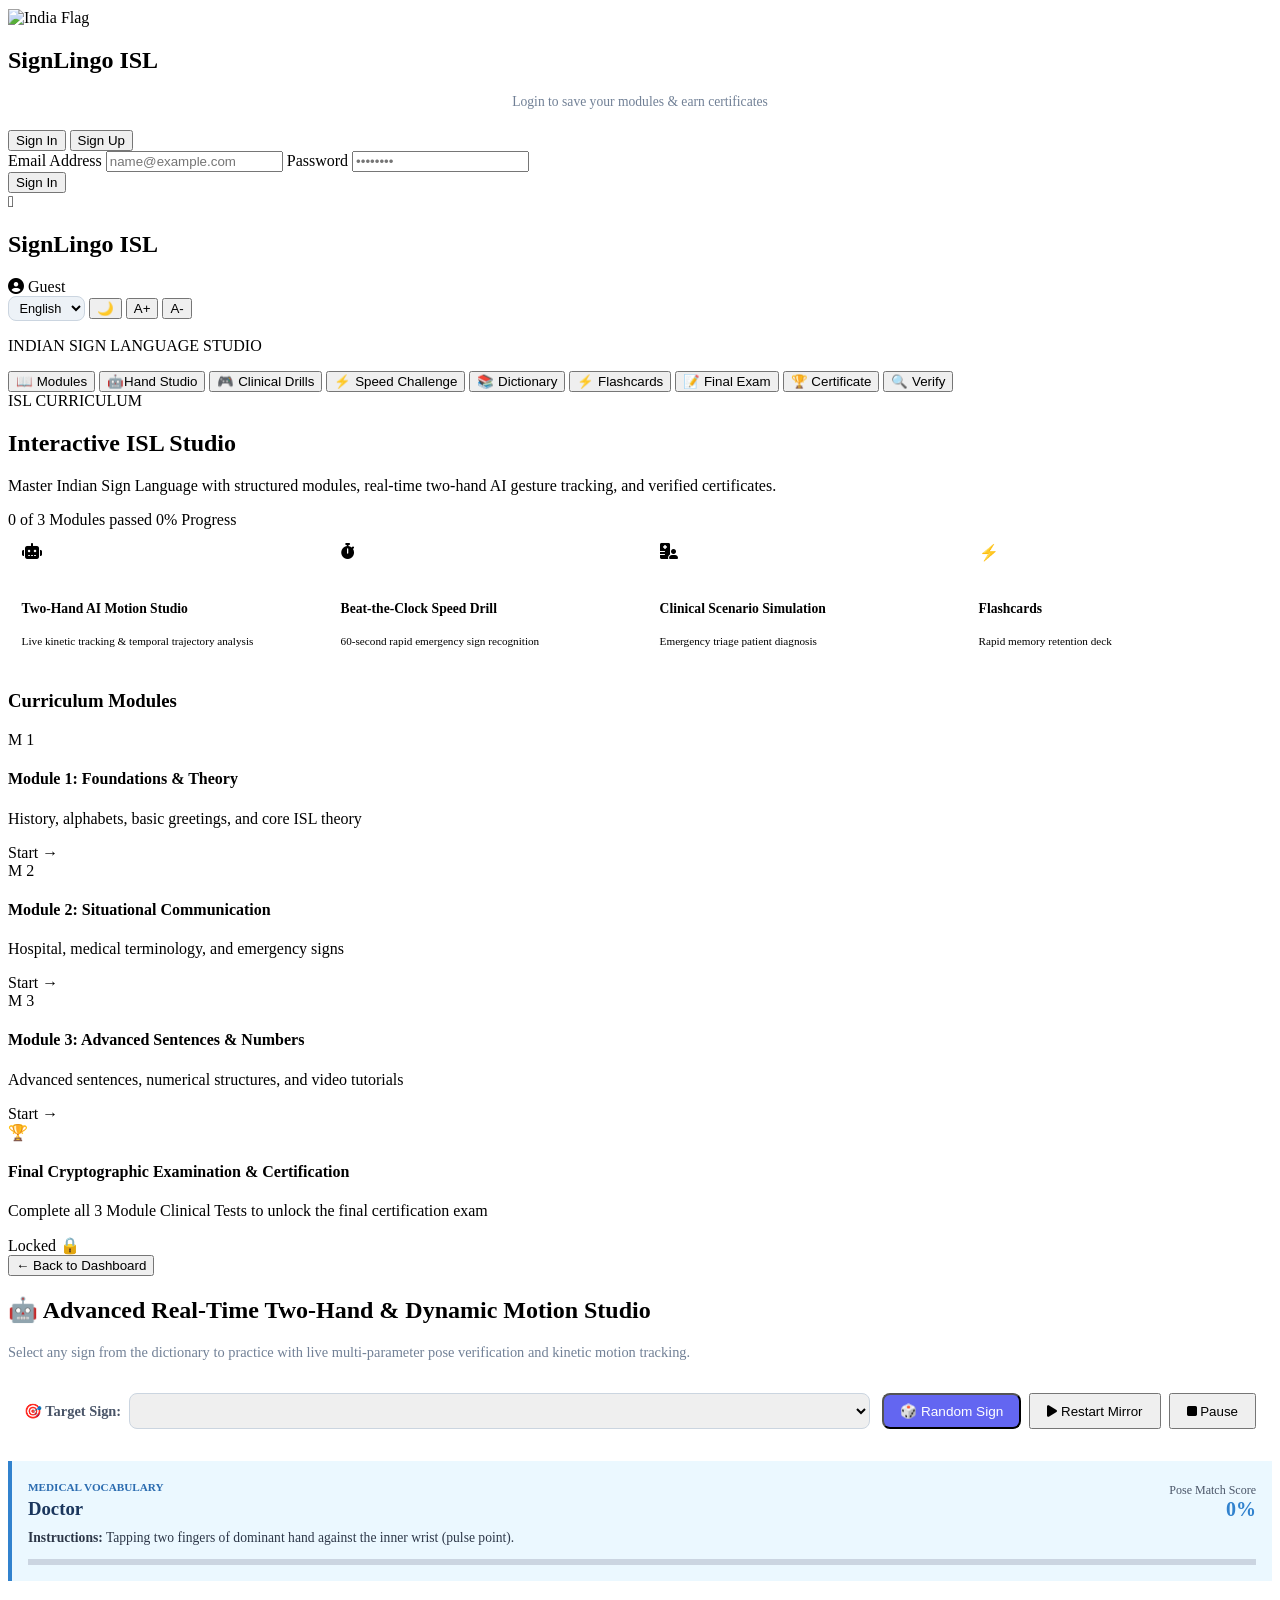
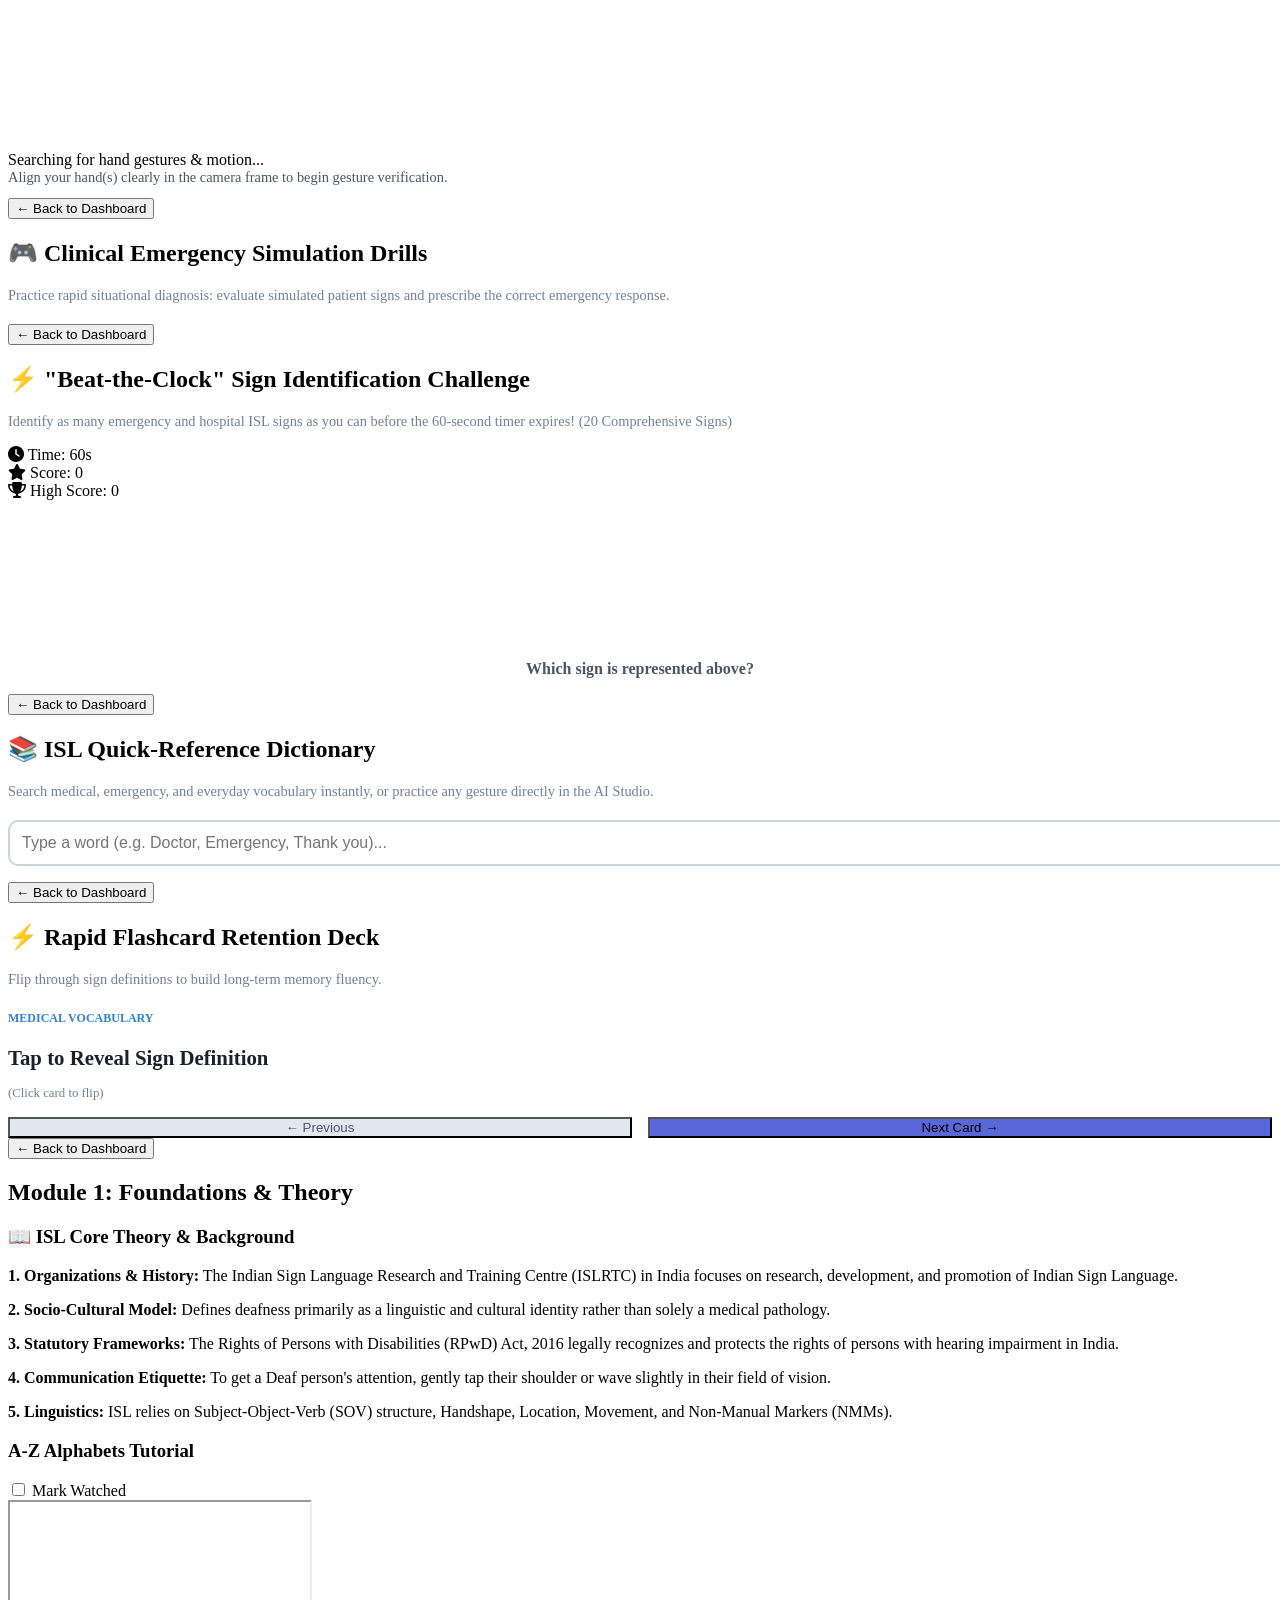
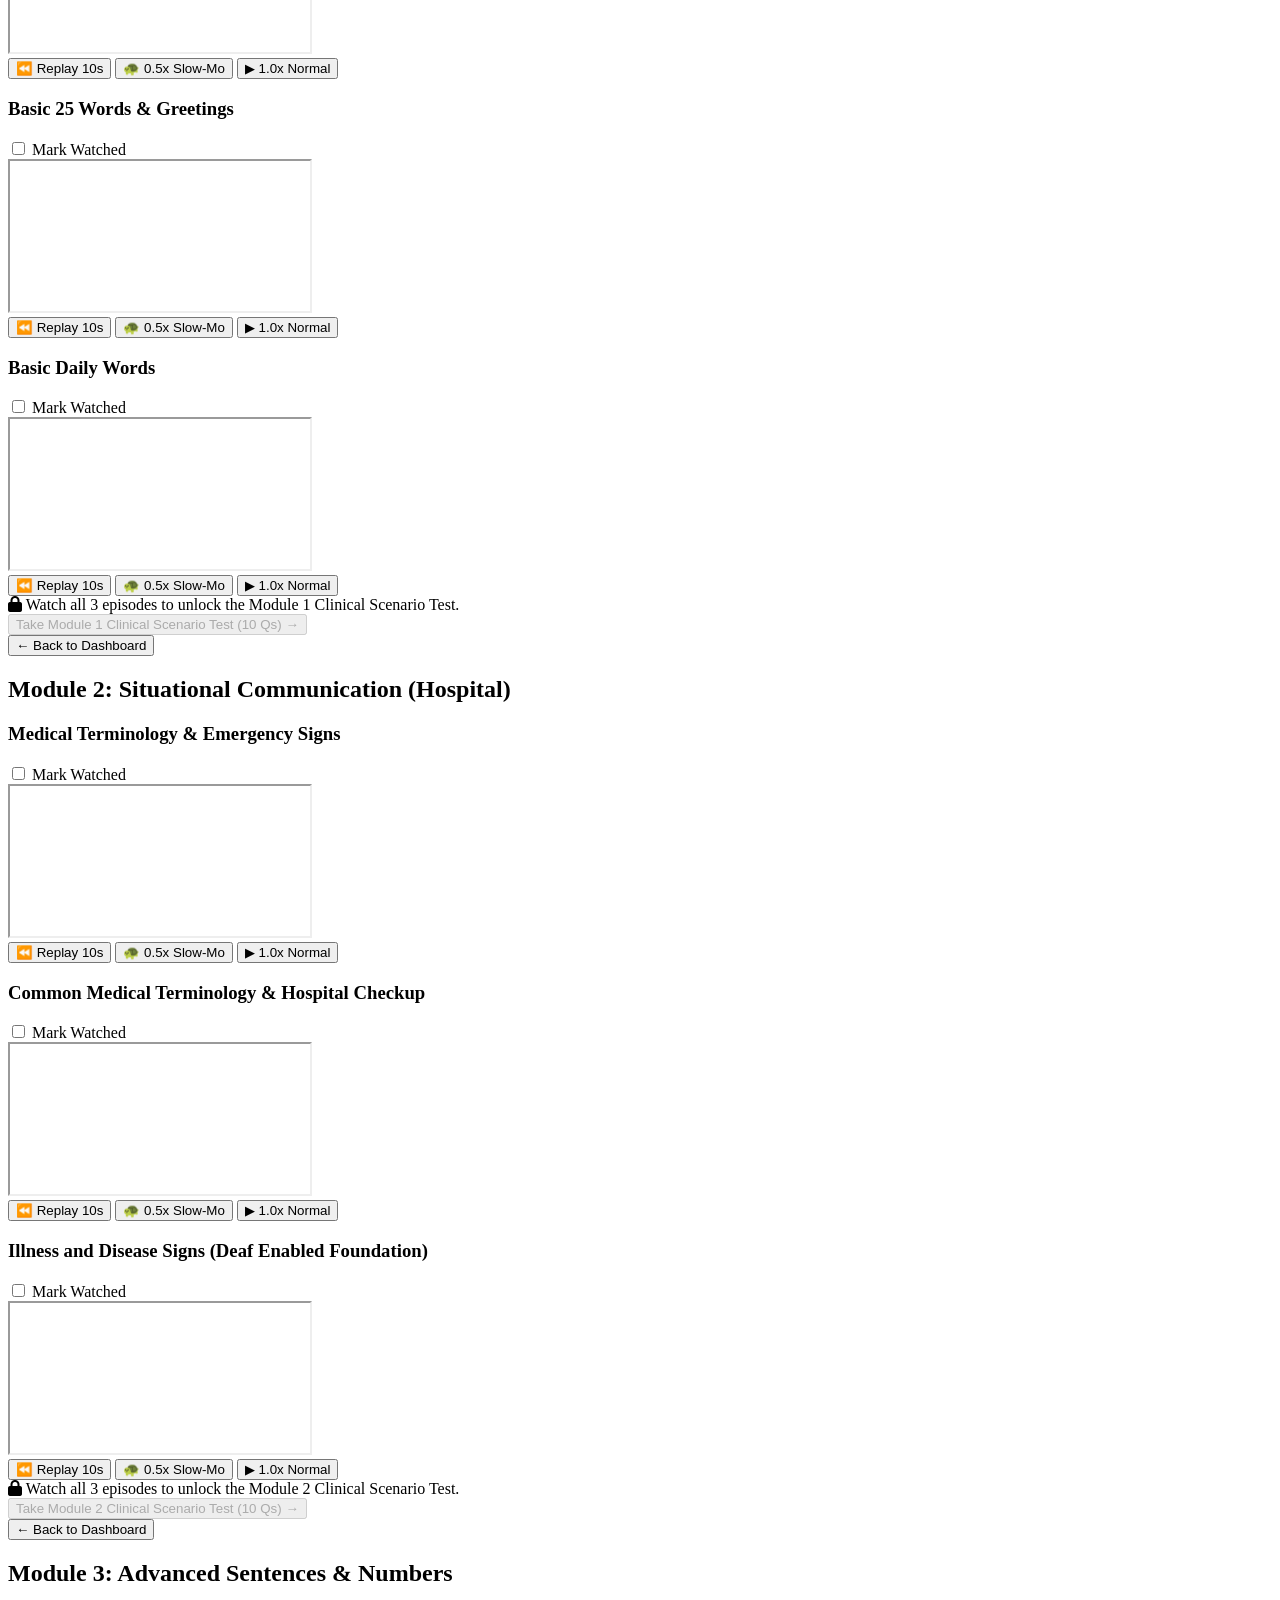
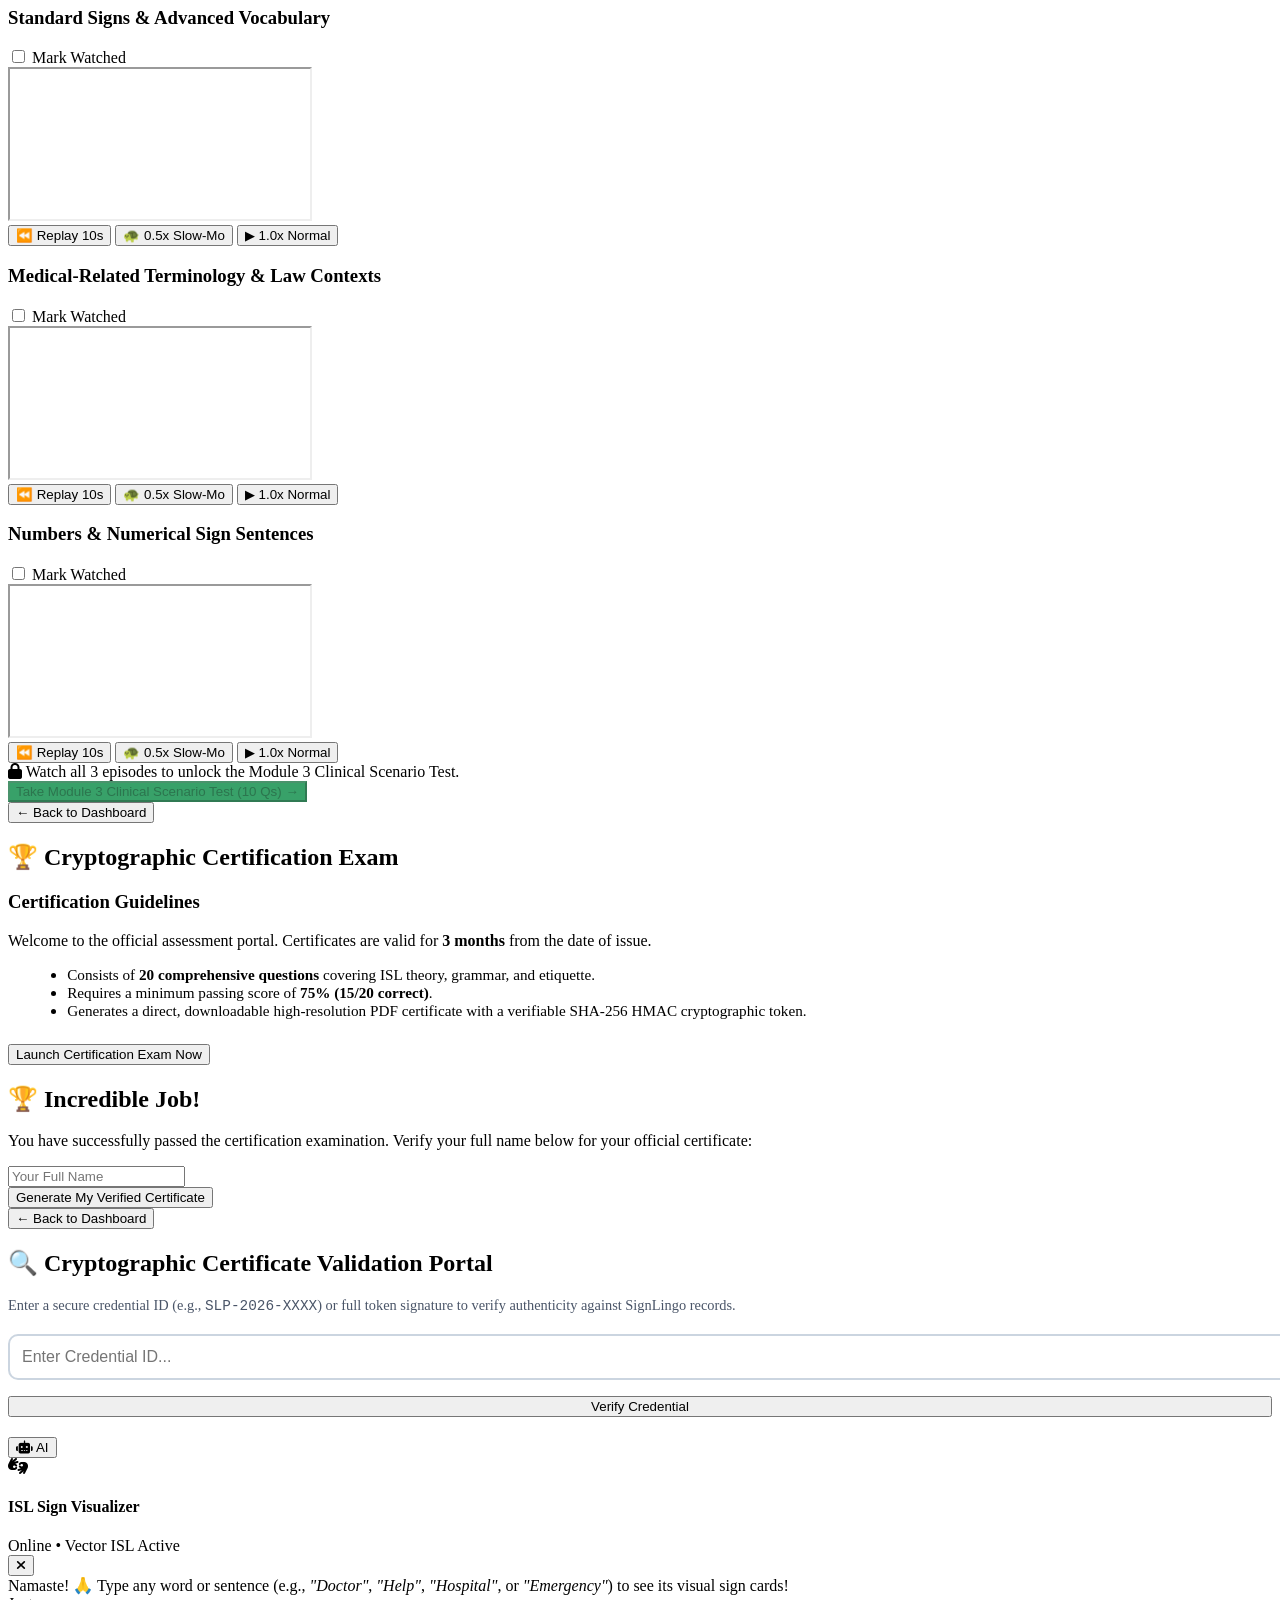
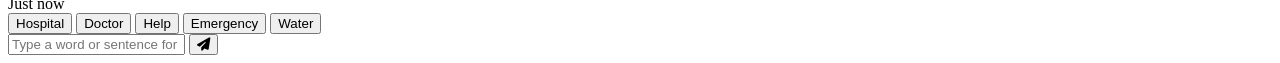
==== index.html @ 9dda76bd "Rename project.html to index.html" ====
<!DOCTYPE html> 
<html lang="en"> 
<head> 
    <meta charset="UTF-8"> 
    <meta name="viewport" content="width=device-width, initial-scale=1.0"> 
    <title>SignLingo Pro - Indian Sign Language Studio</title> 
    <link rel="stylesheet" href="pro.css"> 
    <!-- FontAwesome Icons -->     <link rel="stylesheet" href="https://cdnjs.cloudflare.com/ajax/libs/font-awesome/6.4.0/css/all.min.css">     <!-- Client-Side PDF Generation Library --> 
    <script src="https://cdnjs.cloudflare.com/ajax/libs/html2pdf.js/0.10.1/html2pdf.bundle.min.js"></script > 
    <!-- Canvas Confetti for Drills Celebration --> 
    <script src="https://cdn.jsdelivr.net/npm/canvas-confetti@1.9.3/dist/confetti.browser.min.js"></script > 
    <!-- MediaPipe Hands & Drawing Utils via jsDelivr CDN --> 
    <script src="https://cdn.jsdelivr.net/npm/@mediapipe/camera_utils/camera_utils.js" crossorigin="anonymous"></script> 
    <script src="https://cdn.jsdelivr.net/npm/@mediapipe/drawing_utils/drawing_utils.js" crossorigin="anonymous"></script> 
    <script src="https://cdn.jsdelivr.net/npm/@mediapipe/hands/hands.js" crossorigin="anonymous"></script> 
</head> 
<body> 
    <!-- User Login / Sign Up Modal --> 
    <div id="auth-modal" class="auth-modal-overlay" role="dialog" aria-modal="true" aria-labelledby="auth-subtitle"> 
        <div class="auth-card"> 
            <div class="brand-title" style="justify-content: center; margin-bottom: 0.5rem;"> 
                <span class="flag-icon"><img src="https://flagcdn.com/w20/in.png" alt="India Flag" style="width: 20px; vertical-align: middle;"></span> 
                <h2 id="auth-brand-title">SignLingo ISL</h2> 
            </div> 
            <p id="auth-subtitle" style="text-align: center; font-size: 0.85rem; color: #718096; margin-bottom: 1.25rem;">Login to save your modules & earn certificates</p> 
             
            <div class="auth-tab-buttons"> 
                <button class="auth-tab active" id="tab-login-btn" onclick="toggleAuthMode('login')">Sign In</button> 
                <button class="auth-tab" id="tab-signup-btn" onclick="toggleAuthMode('signup')">Sign Up</button> 
            </div> 
 
            <form id="auth-form" onsubmit="handleAuthSubmit(event)"> 
                <div id="signup-extra-fields" style="display: none;"> 
                    <label class="auth-label" id="auth-label-name" for="auth-name">Full 
Name</label> 
                    <input type="text" id="auth-name" class="auth-input" placeholder="e.g. Aditi 
Sharma"> 
                </div> 
 
                <label class="auth-label" id="auth-label-email" for="auth-email">Email 
Address</label> 
                <input type="email" id="auth-email" class="auth-input" placeholder="name@example.com" required> 
 
                <label class="auth-label" id="auth-label-password" for="auth-password">Password</label> 
                <input type="password" id="auth-password" class="auth-input" placeholder="••••••••" required> 
 
                <div id="auth-error-msg" class="auth-error"></div> 
                <button type="submit" id="auth-submit-btn" class="auth-btn">Sign In</button> 
            </form> 
        </div> 
    </div> 
 
    <!-- Header --> 
    <header> 
        <div class="header-top"> 
            <div class="brand-title"> 
                <span class="flag-icon">󰏝</span>  
                <h2 id="header-brand-title">SignLingo ISL</h2> 
            </div> 
             
            <!-- Accessibility, Language & User Controls --> 
            <div class="accessibility-controls"> 
                <div id="user-badge" class="user-pill" onclick="logoutUser()" title="Click to 
Logout"> 
                    <i class="fa-solid fa-user-circle"></i> <span id="header-user-name">Guest</span> 
                </div> 
                <select id="language-select" onchange="changeLanguage(this.value)" title="Change Language" style="padding: 0.2rem 0.4rem; border-radius: 8px; border: 1px solid #cbd5e0; font-size: 0.8rem; background: #edf2f7; cursor: pointer;"> 
                    <option value="en">English</option> 
                    <option value="hi">हन्दी</option> 
                    <option value="mr">मराठी</option> 
                </select> 
                <button class="access-toggle-btn" onclick="toggleDarkMode()" title="Toggle Dark 
Mode">🌙</button> 
                <button class="access-toggle-btn" onclick="adjustFontSize(1)" title="Increase Font 
Size">A+</button> 
                <button class="access-toggle-btn" onclick="adjustFontSize(-1)" title="Decrease Font Size">A-</button> 
            </div> 
        </div> 
        <p class="studio-subtitle" id="header-studio-subtitle">INDIAN SIGN LANGUAGE 
STUDIO</p> 
    </header> 
 
    <main class="container"> 
        <!-- Navigation Dashboard --> 
        <section id="dashboard" class="view active"> 
            <div class="top-nav-tabs"> 
                <button class="tab-btn active" id="nav-modules-btn" onclick="switchView('dashboard')">📖 Modules</button>                 <button class="tab-btn" id="nav-camera-btn" onclick="switchView('ai-practice-view'); startCamera();">🤖Hand Studio</button> 
                <button class="tab-btn" id="nav-drill-btn" onclick="switchView('drill-view')">🎮 Clinical Drills</button> 
                <button class="tab-btn" id="nav-game-btn" onclick="switchView('game-view'); initSpeedDrill();">⚡ Speed Challenge</button> 
                <button class="tab-btn" id="nav-dict-btn" onclick="switchView('dictionary-view')">📚 Dictionary</button> 
                <button class="tab-btn" id="nav-flash-btn" 
onclick="switchView('flashcard-view')">⚡ Flashcards</button> 
                <button class="tab-btn" onclick="handleExamClick()" id="nav-exam-btn">📝 Final 
Exam</button> 
                <button class="tab-btn" onclick="handleCertificateClick()" id="nav-cert-btn">🏆 
Certificate</button> 
                <button class="tab-btn" id="nav-verify-btn" onclick="switchView('verify-view')">🔍 Verify</button> 
            </div> 
             
            <div class="hero-card"> 
                <span class="badge-tag" id="hero-badge-tag">ISL CURRICULUM</span> 
                <h2 id="hero-title-text">Interactive ISL Studio</h2> 
                <p id="hero-desc-text">Master Indian Sign Language with structured modules, real-time two-hand AI gesture tracking, and verified certificates.</p> 
                <div class="progress-bar-container" role="progressbar" aria-valuenow="0" aria-valuemin="0" aria-valuemax="100"> 
                    <div id="main-progress-fill" class="progress-fill" style="width: 0%;"></div>                 </div> 
                <div class="progress-text"><span id="modules-completed-text">0 of 3 Modules passed</span> <span id="highlight-prog" class="highlight-prog">0% Progress</span></div> 
            </div>
             
            <!-- Feature Shortcuts Grid --> 
            <div style="display: grid; grid-template-columns: repeat(auto-fit, minmax(220px, 1fr)); gap: 0.75rem; margin-bottom: 1rem;"> 
                <div class="module-card" onclick="switchView('ai-practice-view'); startCamera();" style="padding: 0.85rem;"> 
                    <div class="icon-box purple-box" style="width: 40px; height: 40px; font-size: 
1rem;"><i class="fa-solid fa-robot"></i></div> 
                    <div class="module-info"> 
                        <h4 id="shortcut-ai-title" style="font-size: 0.85rem;">Two-Hand AI Motion 
Studio</h4> 
                        <p id="shortcut-ai-desc" style="font-size: 0.7rem;">Live kinetic tracking & temporal trajectory analysis</p> 
                    </div> 
                </div> 
                <div class="module-card" onclick="switchView('game-view'); initSpeedDrill();" style="padding: 0.85rem;"> 
                    <div class="icon-box gold-box" style="width: 40px; height: 40px; font-size: 
1rem;"><i class="fa-solid fa-stopwatch"></i></div> 
                    <div class="module-info"> 
                        <h4 id="shortcut-game-title" style="font-size: 0.85rem;">Beat-the-Clock Speed Drill</h4> 
                        <p id="shortcut-game-desc" style="font-size: 0.7rem;">60-second rapid emergency sign recognition</p> 
                    </div>                 </div> 
                <div class="module-card" onclick="switchView('drill-view')" style="padding: 0.85rem;"> 
                    <div class="icon-box orange-box" style="width: 40px; height: 40px; font-size: 
1rem;"><i class="fa-solid fa-hospital-user"></i></div> 
                    <div class="module-info"> 
                        <h4 id="shortcut-drill-title" style="font-size: 0.85rem;">Clinical Scenario 
Simulation</h4> 
                        <p id="shortcut-drill-desc" style="font-size: 0.7rem;">Emergency triage patient diagnosis</p> 
                    </div>                 </div> 
                <div class="module-card" onclick="switchView('flashcard-view')" style="padding: 
0.85rem;"> 
                    <div class="icon-box blue-box" style="width: 40px; height: 40px; font-size: 
1rem;">⚡</div> 
                    <div class="module-info"> 
                        <h4 id="shortcut-flash-title" style="font-size: 0.85rem;">Flashcards</h4>                         <p id="shortcut-flash-desc" style="font-size: 0.7rem;">Rapid memory retention deck</p> 
                    </div> 
                </div> 
            </div>
 
            <h3 class="section-heading" id="curriculum-heading-text">Curriculum Modules</h3> 
            <div class="module-list"> 
                <div class="module-card" onclick="openModule('module1')"> 
                    <div class="icon-box blue-box" id="mod1-badge">M 1</div> 
                    <div class="module-info"> 
                        <h4 id="mod1-title">Module 1: Foundations & Theory</h4> 
                        <p id="mod1-desc">History, alphabets, basic greetings, and core ISL theory</p> 
                    </div> 
                    <div class="action-pill blue-pill start-btn-text" id="mod1-status-pill">Start &rarr;</div> 
                </div> 
                <div class="module-card" onclick="openModule('module2')"> 
                    <div class="icon-box orange-box" id="mod2-badge">M 2</div> 
                    <div class="module-info"> 
                        <h4 id="mod2-title">Module 2: Situational Communication</h4> 
                        <p id="mod2-desc">Hospital, medical terminology, and emergency signs</p> 
                    </div> 
                    <div class="action-pill orange-pill start-btn-text" id="mod2-status-pill">Start &rarr;</div> 
                </div> 
                <div class="module-card" onclick="openModule('module3')"> 
                    <div class="icon-box purple-box" id="mod3-badge">M 3</div> 
                    <div class="module-info"> 
                        <h4 id="mod3-title">Module 3: Advanced Sentences & Numbers</h4>                         <p id="mod3-desc">Advanced sentences, numerical structures, and video tutorials</p> 
                    </div> 
                    <div class="action-pill purple-pill start-btn-text" id="mod3-status-pill">Start &rarr;</div> 
                </div> 
            </div> 
 
            <div class="exam-shortcut-card" onclick="handleExamClick()" id="exam-dashboard-card"> 
                <div class="icon-box gold-box">🏆</div> 
                <div class="module-info"> 
                    <h4 id="exam-card-title">Final Cryptographic Examination & Certification</h4>                     <p id="exam-card-status-desc">Complete all 3 Module Clinical Tests to unlock the final certification exam</p> 
                </div> 
                <div class="action-pill gold-pill" id="exam-card-btn">Locked 🔒</div> 
            </div> 
        </section> 
 
        <!-- Upgraded Two-Handed AI Hand Tracking Studio with Target Sign Selection --> 
        <section id="ai-practice-view" class="view"> 
            <button class="back-btn back-to-dash-btn" onclick="stopCamera(); switchView('dashboard');">&larr; Back to Dashboard</button> 
            <h2 id="ai-view-title">🤖 Advanced Real-Time Two-Hand & Dynamic Motion 
Studio</h2> 
            <p id="ai-view-desc" style="color: #718096; margin-bottom: 1rem; font-size: 
0.9rem;"> 
                Select any sign from the dictionary to practice with live multi-parameter pose verification and kinetic motion tracking. 
            </p> 
 
            <!-- Sign Selector & Practice Mode Controller --> 
            <div class="card" style="margin-bottom: 1rem; padding: 1rem; display: flex; flex-wrap: wrap; gap: 0.75rem; align-items: center; justify-content: space-between;"> 
                <div style="display: flex; align-items: center; gap: 0.5rem; flex: 1; min-width: 
260px;"> 
                    <label style="font-weight: 700; font-size: 0.9rem; color: #4a5568;" for="ai-sign-selector">🎯 Target Sign:</label> 
                    <select id="ai-sign-selector" onchange="changeAiTargetSign(this.value)" style="flex: 1; padding: 0.5rem; border-radius: 8px; border: 1.5px solid #cbd5e0; font-weight: 
600; font-size: 0.9rem;"> 
                        <!-- Dynamically populated from complete dictionary --> 
                    </select> 
                </div> 
                <div style="display: flex; gap: 0.5rem;"> 
                    <button onclick="pickRandomAiTarget()" style="padding: 0.5rem 1rem; background: #6366f1; color: white; border-radius: 8px; font-size: 0.85rem; margin-top: 
0;">🎲 Random Sign</button> 
                    <button onclick="startCamera()" class="cam-btn" id="cam-restart-btn" style="margin-top: 0; padding: 0.5rem 1rem;"><i class="fa-solid fa-play"></i> Restart 
Mirror</button> 
                    <button onclick="stopCamera()" class="cam-btn stop" id="cam-pause-btn" style="margin-top: 0; padding: 0.5rem 1rem;"><i class="fa-solid fa-stop"></i> 
Pause</button> 
                </div> 
            </div> 
 
            <!-- Target Instruction & Real-Time Feedback Panel --> 
            <div class="card" style="margin-bottom: 1rem; padding: 1rem; background: #ebf8ff; border-left: 4px solid #3182ce;"> 
                <div style="display: flex; justify-content: space-between; align-items: center; flex-wrap: wrap; gap: 0.5rem;"> 
                    <div> 
                        <span id="ai-target-cat-badge" style="font-size: 0.7rem; font-weight: 700; color: #2b6cb0; text-transform: uppercase;">Medical Vocabulary</span> 
                        <h3 id="ai-target-word-title" style="margin: 0.2rem 0; color: 
#1a365d;">Doctor</h3> 
                    </div> 
                    <div style="text-align: right;"> 
                        <span style="font-size: 0.75rem; color: #4a5568;">Pose Match Score</span>                         <div id="ai-match-score-text" style="font-size: 1.25rem; font-weight: 800; color: #3182ce;">0%</div> 
                    </div> 
                </div> 
                <p id="ai-target-instruction-text" style="font-size: 0.85rem; color: #2d3748; margin-top: 0.4rem;"> 
                    <strong>Instructions:</strong> Tapping two fingers of dominant hand against the inner wrist (pulse point). 
                </p> 
                <div class="progress-bar-container" style="margin-top: 0.5rem; height: 6px; background: #cbd5e1;"> 
                    <div id="ai-score-bar-fill" class="progress-fill" style="width: 0%; background: 
#3182ce;"></div> 
                </div> 
            </div> 
 
            <div class="card camera-container"> 
                <div class="video-feed-wrapper"> 
                    <video id="webcam-input" playsinline muted autoplay></video> 
                    <canvas id="camera-output-canvas"></canvas> 
                </div> 
                 
                <div class="ai-status-panel"> 
                    <div id="ai-feedback-badge" class="feedback-neutral">Searching for hand gestures & motion...</div> 
                    <div id="ai-detected-details" style="font-size: 0.9rem; color: #4a5568; margin-bottom: 0.75rem;"> 
                        Align your hand(s) clearly in the camera frame to begin gesture verification. 
                    </div> 
                </div> 
            </div> 
        </section> 
 
        <!-- Interactive Clinical Scenario Drill View --> 
        <section id="drill-view" class="view"> 
            <button class="back-btn back-to-dash-btn" onclick="switchView('dashboard')">&larr; 
Back to Dashboard</button> 
            <h2 id="drill-view-title">🎮 Clinical Emergency Simulation Drills</h2> 
            <p id="drill-view-desc" style="color: #718096; margin-bottom: 1.25rem; font-size: 
0.9rem;"> 
                Practice rapid situational diagnosis: evaluate simulated patient signs and prescribe the correct emergency response. 
            </p> 
             
            <div class="card" id="clinical-sim-container"></div> 
        </section> 
 
        <!-- Beat the Clock Speed Drill View --> 
        <section id="game-view" class="view"> 
            <button class="back-btn back-to-dash-btn" onclick="stopSpeedDrill(); switchView('dashboard');">&larr; Back to Dashboard</button> 
            <h2 id="game-view-title">⚡ "Beat-the-Clock" Sign Identification Challenge</h2>             <p id="game-view-desc" style="color: #718096; margin-bottom: 1rem; font-size: 
0.9rem;">Identify as many emergency and hospital ISL signs as you can before the 60-second timer expires! (20 Comprehensive Signs)</p> 
 
            <div class="card speed-drill-card"> 
                <div class="drill-stats-bar"> 
                    <div class="stat-pill"><i class="fa-solid fa-clock"></i> <span id="game-time-label">Time:</span> <span id="drill-timer">60</span>s</div>                     <div class="stat-pill"><i class="fa-solid fa-star"></i> <span id="game-score-label">Score:</span> <span id="drill-score">0</span></div>                     <div class="stat-pill"><i class="fa-solid fa-trophy"></i> <span 
id="game-high-label">High Score:</span> <span id="drill-high-score">0</span></div> 
                </div> 
 
                <div id="drill-active-box" style="margin-top: 1.5rem; text-align: center;"> 
                    <div id="drill-svg-container" style="min-height: 120px; display: flex; align-items: 
center; justify-content: center; margin-bottom: 1rem;"></div> 
                    <p id="drill-question-prompt" style="font-weight: 700; color: #4a5568; margin-bottom: 1rem;">Which sign is represented above?</p> 
                    <div id="drill-options-grid" class="drill-options-grid"></div> 
                </div> 
 
                <div id="drill-gameover-box" style="display: none; text-align: center; padding: 2rem 1rem;"> 
                    <h3 id="drill-completed-title" style="color: #5a67d8; font-size: 1.5rem; margin-bottom: 0.5rem;">🎉 Drill Completed!</h3> 
                    <p id="drill-final-score-text" style="font-size: 1.1rem; color: #2d3748; margin-bottom: 1.5rem;"></p> 
                    <button onclick="startSpeedDrill()" id="drill-replay-btn" style="background: #38a169;"><i class="fa-solid fa-rotate-right"></i> Play Again</button> 
                </div> 
            </div> 
        </section> 
 
        <!-- Dictionary View with Direct AI Studio Practice Hook --> 
        <section id="dictionary-view" class="view"> 
            <button class="back-btn back-to-dash-btn" onclick="switchView('dashboard')">&larr; 
Back to Dashboard</button> 
            <h2 id="dict-view-title">📚 ISL Quick-Reference Dictionary</h2> 
            <p id="dict-view-desc" style="color: #718096; margin-bottom: 1.25rem; font-size: 
0.9rem;">Search medical, emergency, and everyday vocabulary instantly, or practice any gesture directly in the AI Studio.</p>
             
<div class="card" style="margin-bottom: 1rem;"> 
                <input type="text" id="dict-search-input" placeholder="Type a word (e.g. Doctor, Emergency, Thank you)..." oninput="filterDictionary()" style="width: 100%; padding: 0.75rem; border: 2px solid #cbd5e0; border-radius: 10px; font-size: 1rem;"> 
            </div> 
            <div id="dictionary-results-container" style="display: flex; flex-direction: column; gap: 
0.75rem;"></div> 
        </section> 
 
        <!-- Flashcards View --> 
        <section id="flashcard-view" class="view"> 
            <button class="back-btn back-to-dash-btn" onclick="switchView('dashboard')">&larr; 
Back to Dashboard</button> 
            <h2 id="flash-view-title">⚡ Rapid Flashcard Retention Deck</h2> 
            <p id="flash-view-desc" style="color: #718096; margin-bottom: 1.25rem; font-size: 0.9rem;">Flip through sign definitions to build long-term memory fluency.</p> 
             
            <div class="card flashcard-interactive-box" onclick="flipFlashcard()"> 
                <span id="flashcard-category" style="font-size: 0.75rem; font-weight: 700; color: 
#3182ce; text-transform: uppercase; margin-bottom: 0.5rem;">Medical Vocabulary</span> 
                <h3 id="flashcard-content" style="font-size: 1.3rem; color: #1a202c; margin-bottom: 1rem;">Tap to Reveal Sign Definition</h3> 
                <p id="flashcard-click-hint" style="font-size: 0.8rem; color: #718096;">(Click card to flip)</p> 
            </div> 
            <div style="display: flex; gap: 1rem; margin-top: 1rem;"> 
                <button onclick="prevFlashcard()" id="flash-prev-btn" style="flex: 1; background: 
#e2e8f0; color: #4a5568;">&larr; Previous</button> 
                <button onclick="nextFlashcard()" id="flash-next-btn" style="flex: 1; background: #5a67d8;">Next Card &rarr;</button> 
            </div> 
        </section> 
 
        <!-- Module 1 View --> 
        <section id="module1" class="view"> 
            <button class="back-btn back-to-dash-btn" onclick="switchView('dashboard')">&larr; 
Back to Dashboard</button> 
            <h2 id="mod1-content-title">Module 1: Foundations & Theory</h2> 
             
            <div class="theory-box"> 
                <h3 id="mod1-theory-heading">📖 ISL Core Theory & Background</h3> 
                <p id="mod1-t1"><strong>1. Organizations & History:</strong> The Indian Sign Language Research and Training Centre (ISLRTC) in India focuses on research, development, and promotion of Indian Sign Language.</p> 
                <p id="mod1-t2"><strong>2. Socio-Cultural Model:</strong> Defines deafness primarily as a linguistic and cultural identity rather than solely a medical pathology.</p>                 <p id="mod1-t3"><strong>3. Statutory Frameworks:</strong> The Rights of Persons with Disabilities (RPwD) Act, 2016 legally recognizes and protects the rights of persons with hearing impairment in India.</p> 
                <p id="mod1-t4"><strong>4. Communication Etiquette:</strong> To get a Deaf person's attention, gently tap their shoulder or wave slightly in their field of vision.</p> 
                <p id="mod1-t5"><strong>5. Linguistics:</strong> ISL relies on 
Subject-Object-Verb (SOV) structure, Handshape, Location, Movement, and Non-Manual 
Markers (NMMs).</p> 
            </div> 
             
            <div class="video-container"> 
                <div class="video-header-bar"> 
                    <h3 id="mod1-v1-title">A-Z Alphabets Tutorial</h3> 
                    <label class="watch-check"><input type="checkbox" id="watch-m1-v1" onchange="checkModuleVideos(1)"> <span class="mark-watched-label">Mark 
Watched</span></label> 
                </div> 
                <iframe id="vid-frame-1" 
src="https://www.youtube.com/embed/qcdivQfA41Y?enablejsapi=1" allowfullscreen></iframe> 
                <div class="video-player-controls"> 
                    <button class="vid-ctrl-btn replay-10s-btn" onclick="replayTenSeconds('vid-frame-1')">⏪ Replay 10s</button> 
                    <button class="vid-ctrl-btn slow-mo-btn" onclick="toggleSlowMo('vid-frame-1', 
0.5)">🐢 0.5x Slow-Mo</button> 
                    <button class="vid-ctrl-btn normal-speed-btn" onclick="toggleSlowMo('vid-frame-1', 1.0)">▶ 1.0x Normal</button> 
                </div> 
            </div> 
 
            <div class="video-container"> 
                <div class="video-header-bar"> 
                    <h3 id="mod1-v2-title">Basic 25 Words & Greetings</h3> 
                    <label class="watch-check"><input type="checkbox" id="watch-m1-v2" onchange="checkModuleVideos(1)"> <span class="mark-watched-label">Mark 
Watched</span></label> 
                </div> 
                <iframe id="vid-frame-2" 
src="https://www.youtube.com/embed/6_u9ocF60gs?enablejsapi=1" allowfullscreen></iframe> 
                <div class="video-player-controls"> 
                    <button class="vid-ctrl-btn replay-10s-btn" onclick="replayTenSeconds('vid-frame-2')">⏪ Replay 10s</button> 
                    <button class="vid-ctrl-btn slow-mo-btn" onclick="toggleSlowMo('vid-frame-2', 
0.5)">🐢 0.5x Slow-Mo</button> 
                    <button class="vid-ctrl-btn normal-speed-btn" onclick="toggleSlowMo('vid-frame-2', 1.0)">▶ 1.0x Normal</button> 
                </div> 
</div> 
 
            <div class="video-container"> 
                <div class="video-header-bar"> 
                    <h3 id="mod1-v3-title">Basic Daily Words</h3> 
                    <label class="watch-check"><input type="checkbox" id="watch-m1-v3" onchange="checkModuleVideos(1)"> <span class="mark-watched-label">Mark 
Watched</span></label> 
                </div> 
                <iframe id="vid-frame-3" 
src="https://www.youtube.com/embed/OK7ppVdau8M?enablejsapi=1" allowfullscreen></iframe> 
                <div class="video-player-controls"> 
                    <button class="vid-ctrl-btn replay-10s-btn" onclick="replayTenSeconds('vid-frame-3')">⏪ Replay 10s</button> 
                    <button class="vid-ctrl-btn slow-mo-btn" onclick="toggleSlowMo('vid-frame-3', 
0.5)">🐢 0.5x Slow-Mo</button> 
                    <button class="vid-ctrl-btn normal-speed-btn" onclick="toggleSlowMo('vid-frame-3', 1.0)">▶ 1.0x Normal</button> 
                </div> 
            </div> 
 
            <div id="mod1-lock-banner" class="lock-banner"> 
                <i class="fa-solid fa-lock"></i> <span id="mod1-lock-text">Watch all 3 episodes to unlock the Module 1 Clinical Scenario Test.</span> 
            </div> 
            <button class="next-btn" id="mod1-test-btn" onclick="startModuleTest(1)" disabled>Take Module 1 Clinical Scenario Test (10 Qs) &rarr;</button>         </section> 
 
        <!-- Module 2 View --> 
        <section id="module2" class="view"> 
            <button class="back-btn back-to-dash-btn" onclick="switchView('dashboard')">&larr; 
Back to Dashboard</button> 
            <h2 id="mod2-content-title">Module 2: Situational Communication (Hospital)</h2> 
             
            <div class="video-container"> 
                <div class="video-header-bar"> 
                    <h3 id="mod2-v1-title">Medical Terminology & Emergency Signs</h3>                     <label class="watch-check"><input type="checkbox" id="watch-m2-v1" onchange="checkModuleVideos(2)"> <span class="mark-watched-label">Mark 
Watched</span></label> 
                </div> 
                <iframe id="vid-frame-4" 
src="https://www.youtube.com/embed/eGu7iSk3dBo?enablejsapi=1" allowfullscreen></iframe> 
                <div class="video-player-controls"> 
                    <button class="vid-ctrl-btn replay-10s-btn" onclick="replayTenSeconds('vid-frame-4')">⏪ Replay 10s</button> 
                    <button class="vid-ctrl-btn slow-mo-btn" onclick="toggleSlowMo('vid-frame-4', 
0.5)">🐢 0.5x Slow-Mo</button> 
                    <button class="vid-ctrl-btn normal-speed-btn" onclick="toggleSlowMo('vid-frame-4', 1.0)">▶ 1.0x Normal</button> 
                </div> 
            </div> 
 
            <div class="video-container"> 
                <div class="video-header-bar"> 
                    <h3 id="mod2-v2-title">Common Medical Terminology & Hospital Checkup</h3>                     <label class="watch-check"><input type="checkbox" id="watch-m2-v2" onchange="checkModuleVideos(2)"> <span class="mark-watched-label">Mark 
Watched</span></label> 
                </div> 
                <iframe id="vid-frame-5" 
src="https://www.youtube.com/embed/ebQgaOYaiJI?enablejsapi=1" allowfullscreen></iframe> 
                <div class="video-player-controls"> 
                    <button class="vid-ctrl-btn replay-10s-btn" onclick="replayTenSeconds('vid-frame-5')">⏪ Replay 10s</button> 
                    <button class="vid-ctrl-btn slow-mo-btn" onclick="toggleSlowMo('vid-frame-5', 
0.5)">🐢 0.5x Slow-Mo</button> 
                    <button class="vid-ctrl-btn normal-speed-btn" onclick="toggleSlowMo('vid-frame-5', 1.0)">▶ 1.0x Normal</button> 
                </div> 
            </div> 
 
            <div class="video-container"> 
                <div class="video-header-bar"> 
                    <h3 id="mod2-v3-title">Illness and Disease Signs (Deaf Enabled 
Foundation)</h3> 
                    <label class="watch-check"><input type="checkbox" id="watch-m2-v3" onchange="checkModuleVideos(2)"> <span class="mark-watched-label">Mark 
Watched</span></label> 
                </div> 
                <iframe id="vid-frame-6" 
src="https://www.youtube.com/embed/nUnyS0ypFJ8?enablejsapi=1" allowfullscreen></iframe> 
                <div class="video-player-controls"> 
                    <button class="vid-ctrl-btn replay-10s-btn" onclick="replayTenSeconds('vid-frame-6')">⏪ Replay 10s</button> 
                    <button class="vid-ctrl-btn slow-mo-btn" onclick="toggleSlowMo('vid-frame-6', 
0.5)">🐢 0.5x Slow-Mo</button> 
                    <button class="vid-ctrl-btn normal-speed-btn" onclick="toggleSlowMo('vid-frame-6', 1.0)">▶ 1.0x Normal</button> 
                </div> 
</div> 
 
            <div id="mod2-lock-banner" class="lock-banner"> 
                <i class="fa-solid fa-lock"></i> <span id="mod2-lock-text">Watch all 3 episodes to unlock the Module 2 Clinical Scenario Test.</span> 
            </div> 
            <button class="next-btn" id="mod2-test-btn" onclick="startModuleTest(2)" disabled>Take Module 2 Clinical Scenario Test (10 Qs) &rarr;</button>         </section> 
 
        <!-- Module 3 View --> 
        <section id="module3" class="view"> 
            <button class="back-btn back-to-dash-btn" onclick="switchView('dashboard')">&larr; 
Back to Dashboard</button> 
            <h2 id="mod3-content-title">Module 3: Advanced Sentences & Numbers</h2> 
             
            <div class="video-container"> 
                <div class="video-header-bar"> 
                    <h3 id="mod3-v1-title">Standard Signs & Advanced Vocabulary</h3>                     <label class="watch-check"><input type="checkbox" id="watch-m3-v1" onchange="checkModuleVideos(3)"> <span class="mark-watched-label">Mark 
Watched</span></label> 
                </div> 
                <iframe id="vid-frame-7" 
src="https://www.youtube.com/embed/-Eh3ktA52jw?enablejsapi=1" allowfullscreen></iframe> 
                <div class="video-player-controls"> 
                    <button class="vid-ctrl-btn replay-10s-btn" onclick="replayTenSeconds('vid-frame-7')">⏪ Replay 10s</button> 
                    <button class="vid-ctrl-btn slow-mo-btn" onclick="toggleSlowMo('vid-frame-7', 
0.5)">🐢 0.5x Slow-Mo</button> 
                    <button class="vid-ctrl-btn normal-speed-btn" onclick="toggleSlowMo('vid-frame-7', 1.0)">▶ 1.0x Normal</button> 
                </div> 
            </div> 
 
            <div class="video-container"> 
                <div class="video-header-bar"> 
                    <h3 id="mod3-v2-title">Medical-Related Terminology & Law Contexts</h3>                     <label class="watch-check"><input type="checkbox" id="watch-m3-v2" onchange="checkModuleVideos(3)"> <span class="mark-watched-label">Mark 
Watched</span></label> 
                </div> 
                <iframe id="vid-frame-8" 
src="https://www.youtube.com/embed/HetzCj8XxKw?enablejsapi=1" allowfullscreen></iframe> 
                <div class="video-player-controls"> 
                    <button class="vid-ctrl-btn replay-10s-btn" onclick="replayTenSeconds('vid-frame-8')">⏪ Replay 10s</button> 
                    <button class="vid-ctrl-btn slow-mo-btn" onclick="toggleSlowMo('vid-frame-8', 
0.5)">🐢 0.5x Slow-Mo</button> 
                    <button class="vid-ctrl-btn normal-speed-btn" onclick="toggleSlowMo('vid-frame-8', 1.0)">▶ 1.0x Normal</button> 
                </div> 
            </div> 
 
            <div class="video-container"> 
                <div class="video-header-bar"> 
                    <h3 id="mod3-v3-title">Numbers & Numerical Sign Sentences</h3>                     <label class="watch-check"><input type="checkbox" id="watch-m3-v3" onchange="checkModuleVideos(3)"> <span class="mark-watched-label">Mark 
Watched</span></label> 
                </div> 
                <iframe id="vid-frame-9" 
src="https://www.youtube.com/embed/vnH2BmcSRMA?enablejsapi=1" allowfullscreen></iframe> 
                <div class="video-player-controls"> 
                    <button class="vid-ctrl-btn replay-10s-btn" onclick="replayTenSeconds('vid-frame-9')">⏪ Replay 10s</button> 
                    <button class="vid-ctrl-btn slow-mo-btn" onclick="toggleSlowMo('vid-frame-9', 
0.5)">🐢 0.5x Slow-Mo</button> 
                    <button class="vid-ctrl-btn normal-speed-btn" onclick="toggleSlowMo('vid-frame-9', 1.0)">▶ 1.0x Normal</button> 
                </div> 
            </div> 
 
            <div id="mod3-lock-banner" class="lock-banner"> 
                <i class="fa-solid fa-lock"></i> <span id="mod3-lock-text">Watch all 3 episodes to unlock the Module 3 Clinical Scenario Test.</span> 
            </div> 
            <button class="next-btn" id="mod3-test-btn" onclick="startModuleTest(3)" disabled style="background: #38a169;">Take Module 3 Clinical Scenario Test (10 Qs) &rarr;</button>         </section> 
 
        <!-- Dynamic Module Clinical Test View --> 
        <section id="module-test-view" class="view"> 
            <div id="module-test-container"></div> 
        </section> 
 
        <!-- Final Exam Section --> 
        <section id="exam-section" class="view"> 
            <button class="back-btn back-to-dash-btn" onclick="switchView('dashboard')">&larr; 
Back to Dashboard</button> 
            <h2 id="exam-view-title">🏆 Cryptographic Certification Exam</h2> 
             
<div class="card exam-overview-card"> 
                <h3 id="exam-guide-heading">Certification Guidelines</h3> 
                <p id="exam-guide-intro">Welcome to the official assessment portal. Certificates are valid for <strong>3 months</strong> from the date of issue.</p> 
                <ul style="margin: 1rem 0 1.5rem 1.2rem; font-size: 0.95rem;"> 
                    <li id="exam-rule-1">Consists of <strong>20 comprehensive questions</strong> covering ISL theory, grammar, and etiquette.</li> 
                    <li id="exam-rule-2">Requires a minimum passing score of <strong>75% (15/20 correct)</strong>.</li> 
                    <li id="exam-rule-3">Generates a direct, downloadable high-resolution PDF certificate with a verifiable SHA-256 HMAC cryptographic token.</li> 
                </ul> 
                <button class="start-quiz-btn" id="exam-start-btn" onclick="startQuiz()">Launch Certification Exam Now</button> 
            </div> 
        </section> 
 
        <!-- Quiz Container --> 
        <section id="quiz-view" class="view"> 
            <div id="quiz-container"></div> 
        </section> 
 
        <!-- Name Input --> 
        <section id="name-input-view" class="view"> 
            <div class="card name-input-card"> 
                <h2 id="name-input-title">🏆 Incredible Job!</h2> 
                <p id="name-input-desc">You have successfully passed the certification examination. Verify your full name below for your official certificate:</p>                 <input type="text" id="cert-name-input" placeholder="Your Full Name" autocomplete="name"> 
                <br> 
                <button onclick="generateCertificate()" id="name-input-submit-btn">Generate My 
Verified Certificate</button> 
            </div> 
        </section> 
 
        <!-- Verification Portal --> 
        <section id="verify-view" class="view"> 
            <button class="back-btn back-to-dash-btn" onclick="switchView('dashboard')">&larr; 
Back to Dashboard</button> 
            <div class="card"> 
                <h2 id="verify-view-title">🔍 Cryptographic Certificate Validation Portal</h2>                 <p id="verify-view-desc" style="margin: 0.75rem 0; font-size: 0.9rem; color: #4a5568;">Enter a secure credential ID (e.g., <code>SLP-2026-XXXX</code>) or full token signature to verify authenticity against SignLingo records.</p> 
                <input type="text" id="verify-input" placeholder="Enter Credential ID..." style="width: 100%; padding: 0.75rem; border: 2px solid #cbd5e0; border-radius: 10px; font-size: 1rem; margin-top: 0.5rem; margin-bottom: 1rem;"> 
                <button onclick="verifyCredential()" id="verify-submit-btn" style="width: 
100%;">Verify Credential</button> 
                <div id="verify-result" style="margin-top: 1.25rem;"></div>             </div> 
        </section> 
 
        <!-- Certificate View --> 
        <section id="result-view" class="view"> 
            <div id="result-content"></div> 
        </section> 
    </main> 
     
    <!-- SignLingo Vector Sign Chatbot Widget --> 
    <div id="signlingo-chatbot-container"> 
        <button id="chatbot-toggle-btn" aria-label="Open SignLingo Chatbot"> 
            <i class="fa-solid fa-robot"></i> 
            <span class="chatbot-badge">AI</span> 
        </button> 
         
        <div id="chatbot-window" class="chatbot-hidden"> 
            <div class="chatbot-header"> 
                <div class="chatbot-title-area"> 
                    <div class="chatbot-avatar"> 
                        <i class="fa-solid fa-hands-asl-interpreting"></i> 
                    </div> 
                    <div> 
                        <h4 id="bot-header-title">ISL Sign Visualizer</h4> 
                        <span class="chatbot-status" id="bot-header-status">Online • Vector ISL 
Active</span> 
                    </div> 
                </div> 
                <button id="chatbot-close-btn" aria-label="Close Chat"> 
                    <i class="fa-solid fa-xmark"></i> 
                </button> 
            </div> 
             
            <div id="chatbot-messages" class="chatbot-messages"> 
                <div class="chat-message bot-message"> 
                    <div class="message-content" id="bot-welcome-msg"> 
                        Namaste! 🙏 Type any word or sentence (e.g., <em>"Doctor"</em>, <em>"Help"</em>, <em>"Hospital"</em>, or <em>"Emergency"</em>) to see its visual sign cards! 
                    </div> 
                    <span class="message-time">Just now</span> 
                </div> 
            </div> 
             
            <div class="chatbot-suggestions"> 
                <button class="suggestion-chip" id="chip-hosp" data-query="Hospital">Hospital</button> 
                <button class="suggestion-chip" id="chip-doc" data-query="Doctor">Doctor</button> 
                <button class="suggestion-chip" id="chip-help" data-query="Help">Help</button> 
                <button class="suggestion-chip" id="chip-emg" data-query="Emergency">Emergency</button> 
                <button class="suggestion-chip" id="chip-water" data-query="Water">Water</button> 
            </div> 
             
            <div class="chatbot-input-area"> 
                <input type="text" id="chatbot-user-input" placeholder="Type a word or sentence for ISL signs..." autocomplete="off"> 
                <button id="chatbot-send-btn" aria-label="Send Message"> 
                    <i class="fa-solid fa-paper-plane"></i> 
                </button> 
            </div> 
        </div> 
    </div> 
 
    <script src="pro.js"></script> 
</body> 
</html>
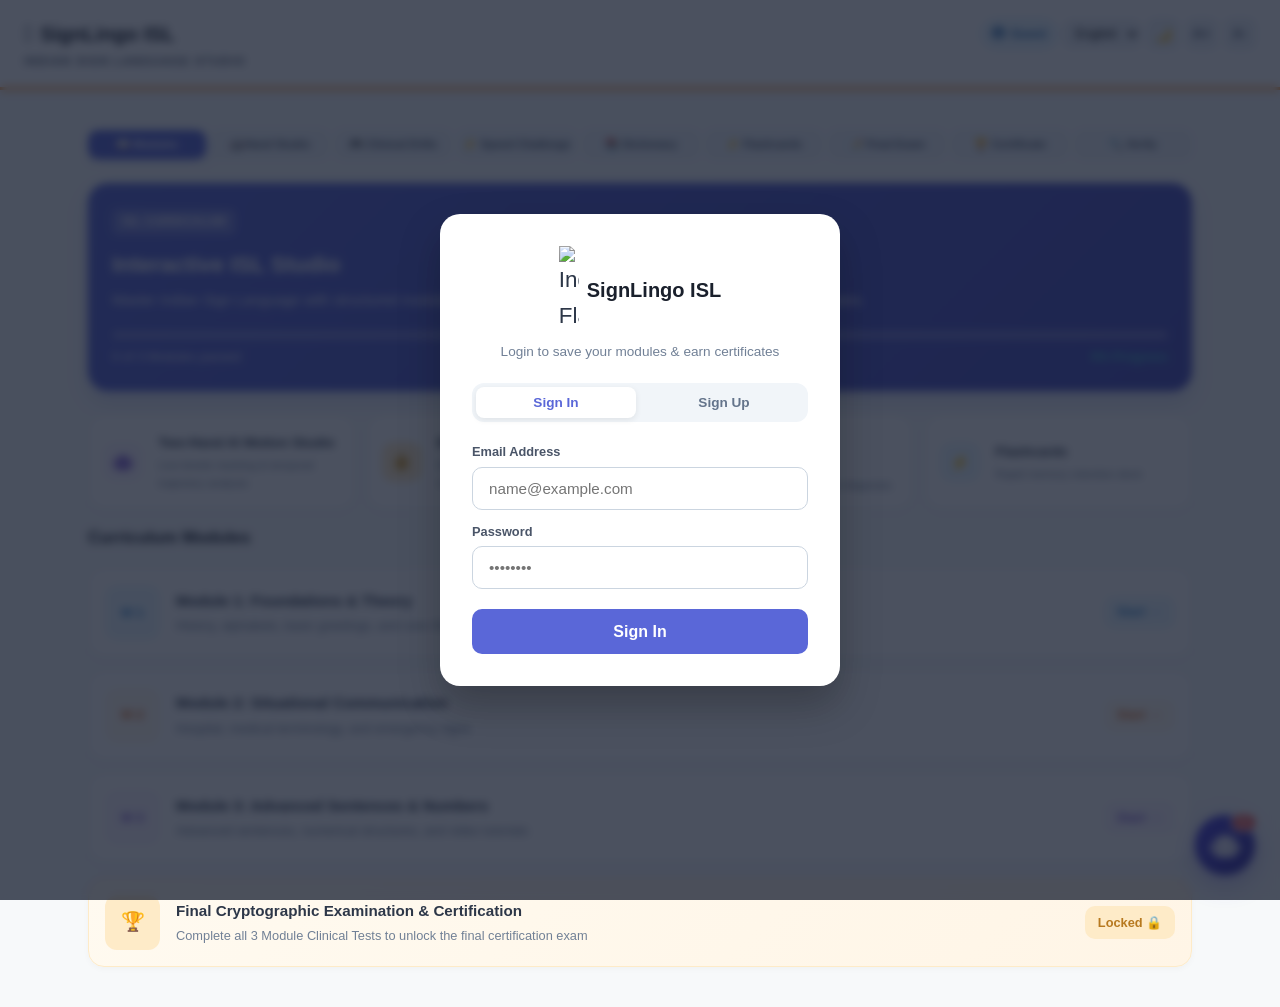
==== commit 16d011b9: "Change stylesheet link from pro.css to project.css" ====
--- a/index.html
+++ b/index.html
@@ -4,7 +4,7 @@
     <meta charset="UTF-8"> 
     <meta name="viewport" content="width=device-width, initial-scale=1.0"> 
     <title>SignLingo Pro - Indian Sign Language Studio</title> 
-    <link rel="stylesheet" href="pro.css"> 
+    <link rel="stylesheet" href="project.css"> 
     <!-- FontAwesome Icons -->     <link rel="stylesheet" href="https://cdnjs.cloudflare.com/ajax/libs/font-awesome/6.4.0/css/all.min.css">     <!-- Client-Side PDF Generation Library --> 
     <script src="https://cdnjs.cloudflare.com/ajax/libs/html2pdf.js/0.10.1/html2pdf.bundle.min.js"></script > 
     <!-- Canvas Confetti for Drills Celebration --> 
--- a/project.css
+++ b/project.css
@@ -0,0 +1,1270 @@
+* { 
+    box-sizing: border-box;     
+    margin: 0;     
+    padding: 0;     
+    font-family: 'Segoe UI', Tahoma, Geneva, Verdana, sans-serif; 
+} 
+
+body {     
+    background-color: #f7f9fa;     
+    color: #2d3748;     
+    line-height: 1.6;     
+    transition: background-color 0.3s ease, color 0.3s ease;     
+    min-height: 100vh;     
+    display: flex;     
+    flex-direction: column; 
+} 
+
+img, iframe, video {     
+    max-width: 100%;     
+    height: auto;     
+    display: block; 
+} 
+ 
+/* Auth Modal */ 
+.auth-modal-overlay {     
+    position: fixed;     
+    top: 0;     
+    left: 0; 
+    width: 100vw;     
+    height: 100vh;     
+    background: rgba(15, 23, 42, 0.75);     
+    backdrop-filter: blur(4px);     
+    z-index: 100000;     
+    display: flex;     
+    align-items: center;     
+    justify-content: center;     
+    padding: 1rem; 
+} 
+
+.auth-modal-overlay.auth-hidden { 
+    display: none; 
+} 
+
+.auth-card {     
+    background: white;     
+    width: 100%;     
+    max-width: 400px;     
+    padding: 2rem;     
+    border-radius: 20px;     
+    box-shadow: 0 20px 40px rgba(0, 0, 0, 0.25); 
+} 
+
+.auth-tab-buttons {     
+    display: flex;     
+    gap: 0.5rem; 
+    background: #f1f5f9; 
+    padding: 4px;     
+    border-radius: 12px;     
+    margin-bottom: 1.25rem; 
+} 
+
+.auth-tab {     
+    flex: 1;     
+    border: none;     
+    background: transparent;     
+    padding: 8px;     
+    border-radius: 8px;     
+    font-weight: 700;     
+    font-size: 0.85rem;     
+    color: #64748b;     
+    cursor: pointer;     
+    margin-top: 0;     
+    transition: all 0.2s; 
+} 
+
+.auth-tab.active {     
+    background: white;     
+    color: #5a67d8; 
+    box-shadow: 0 2px 6px rgba(0,0,0,0.08); 
+} 
+
+.auth-label {     
+    display: block;     
+    font-size: 0.8rem;     
+    font-weight: 600;     
+    color: #4a5568;     
+    margin-top: 0.75rem;     
+    margin-bottom: 0.25rem; 
+} 
+
+.auth-input {     
+    width: 100%;     
+    padding: 0.75rem 1rem;     
+    border: 1.5px solid #cbd5e0;     border-radius: 10px;     
+    font-size: 0.95rem;     
+    outline: none;     
+    transition: border-color 0.2s; 
+} 
+
+.auth-input:focus { 
+    border-color: #5a67d8; 
+} 
+
+.auth-btn {     
+    width: 100%;     
+    padding: 0.85rem;     
+    border-radius: 10px;     
+    margin-top: 1.25rem;     
+    font-size: 1rem;     
+    background: #5a67d8;     
+    color: white;     
+    font-weight: 600;     
+    border: none;     
+    cursor: pointer; 
+} 
+
+.auth-error {     
+    color: #e53e3e;     
+    font-size: 0.8rem;     
+    margin-top: 0.5rem;     
+    display: none; 
+} 
+
+.user-pill {     
+    background: #ebf8ff;     
+    color: #2b6cb0;     
+    border: 1px solid #bee3f8;     
+    padding: 4px 10px;     
+    border-radius: 20px;     
+    font-size: 0.8rem;     
+    font-weight: 700;     
+    cursor: pointer;     
+    display: flex;     
+    align-items: center;     
+    gap: 5px; 
+} 
+
+.user-pill:hover { 
+    background: #bee3f8; 
+} 
+ 
+/* Dark Mode Theme */ 
+body.dark-mode {     
+    background-color: #0b0f19;     
+    color: #94a3b8; 
+} 
+
+body.dark-mode header {     
+    background-color: #111827;     
+    border-bottom-color: #f97316;     
+    box-shadow: 0 4px 20px rgba(0, 0, 0, 0.4); 
+} 
+
+body.dark-mode .brand-title h2 { 
+    color: #f8fafc; 
+} 
+
+body.dark-mode .studio-subtitle { 
+    color: #64748b; 
+} 
+
+body.dark-mode .access-toggle-btn {     
+    background: #1f2937;     
+    color: #cbd5e1;     
+    border: 1px solid #374151; 
+} 
+
+body.dark-mode .access-toggle-btn:hover {     
+    background: #374151; 
+    color: #ffffff; 
+} 
+
+body.dark-mode .tab-btn { 
+    background: #111827;     
+    color: #64748b;     
+    border: 1px solid #1f2937; 
+} 
+
+body.dark-mode .tab-btn.active {     
+    background: #6366f1;     
+    color: #ffffff;     
+    border-color: #6366f1;     
+    box-shadow: 0 4px 14px rgba(99, 102, 241, 0.35); 
+} 
+
+body.dark-mode .card, 
+body.dark-mode .theory-box, 
+body.dark-mode .video-container, 
+body.dark-mode .module-card, 
+body.dark-mode .auth-card {     
+    background-color: #111827;     
+    color: #cbd5e1;     
+    border: 1px solid #1f2937;     
+    box-shadow: 0 4px 12px rgba(0, 0, 0, 0.25); 
+} 
+
+body.dark-mode .auth-tab-buttons { 
+    background: #1f2937; 
+} 
+
+body.dark-mode .auth-tab.active { 
+    background: #111827; 
+    color: #818cf8; 
+} 
+
+body.dark-mode .auth-label { 
+    color: #cbd5e1; 
+} 
+
+body.dark-mode .exam-shortcut-card {     
+    background: linear-gradient(135deg, #1e1b4b 0%, #111827 100%);     
+    border: 1px solid #312e81;     
+    color: #e0e7ff; 
+} 
+
+body.dark-mode .module-info h4, 
+body.dark-mode .section-heading, 
+body.dark-mode .theory-box h3 { 
+    color: #f8fafc; 
+} 
+
+body.dark-mode .module-info p, 
+body.dark-mode .theory-box p, 
+body.dark-mode .hero-card p { 
+    color: #94a3b8; 
+} 
+
+body.dark-mode input, 
+body.dark-mode select {     
+    background-color: #0b0f19;     
+    color: #f8fafc;     
+    border-color: #374151; 
+} 
+
+body.dark-mode input:focus, 
+body.dark-mode select:focus {     
+    border-color: #6366f1;     
+    box-shadow: 0 0 0 2px rgba(99, 102, 241, 0.2); 
+} 
+ 
+/* Dark Mode Pill Fixes */ 
+body.dark-mode .blue-pill { 
+    background: rgba(30, 58, 138, 0.5); 
+    color: #93c5fd; 
+    border: 1px solid #1d4ed8; 
+} 
+
+body.dark-mode .orange-pill { 
+    background: rgba(124, 45, 18, 0.5); 
+    color: #fdba74; 
+    border: 1px solid #c2410c; 
+} 
+
+body.dark-mode .purple-pill { 
+    background: rgba(76, 29, 149, 0.5); 
+    color: #c4b5fd; 
+    border: 1px solid #6d28d9; 
+} 
+
+body.dark-mode .gold-pill { 
+    background: rgba(120, 53, 15, 0.5); 
+    color: #fde047; 
+    border: 1px solid #b45309; 
+} 
+
+body.dark-mode .blue-box { 
+    background: rgba(30, 58, 138, 0.4); 
+    color: #93c5fd; 
+} 
+
+body.dark-mode .orange-box { 
+    background: rgba(124, 45, 18, 0.4); 
+    color: #fdba74; 
+} 
+
+body.dark-mode .purple-box { 
+    background: rgba(76, 29, 149, 0.4); 
+    color: #c4b5fd; 
+} 
+
+body.dark-mode .gold-box { 
+    background: rgba(120, 53, 15, 0.4); 
+    color: #fde047; 
+} 
+ 
+/* Header UI */ 
+header { 
+    background: #ffffff;     
+    border-bottom: 3px solid #ff9933;     
+    padding: 1rem 1.5rem; 
+    box-shadow: 0 2px 8px rgba(0,0,0,0.04); 
+} 
+
+.header-top {     
+    display: flex;     
+    justify-content: space-between;     
+    align-items: center; 
+} 
+
+.brand-title {     
+    display: flex;     
+    align-items: center;     
+    gap: 0.5rem; 
+} 
+
+.brand-title h2 {     
+    font-size: 1.25rem;     
+    color: #1a202c;     
+    font-weight: 800; 
+} 
+
+.flag-icon { 
+    font-size: 1.4rem; 
+} 
+
+.streak-badge {     
+    background: #fffaf0;     
+    border: 1px solid #feebc8;     
+    color: #dd6b20;     
+    padding: 4px 10px;     
+    border-radius: 20px;     
+    font-size: 0.8rem;     
+    font-weight: 700; 
+} 
+
+.accessibility-controls {     
+    display: flex;     
+    gap: 0.4rem; 
+    align-items: center; 
+} 
+
+.access-toggle-btn {     
+    background: #edf2f7;     
+    color: #4a5568;     
+    border: none;     
+    width: 32px;     
+    height: 32px;     
+    border-radius: 8px;     
+    font-weight: 700;     
+    font-size: 0.85rem;     
+    cursor: pointer;     
+    display: flex;     
+    align-items: center;     
+    justify-content: center;     
+    margin-top: 0;     
+    padding: 0;     
+    transition: background 0.2s; 
+} 
+
+.studio-subtitle {     
+    font-size: 0.7rem;     
+    letter-spacing: 1.5px;     
+    color: #4a5568;     
+    font-weight: 700;     
+    margin-top: 0.1rem; 
+} 
+ 
+/* Fluid Container */ 
+.container {     
+    width: 95%;     
+    max-width: 100%;     
+    margin: 1rem auto;     
+    padding: 0.75rem;     
+    flex: 1; 
+} 
+
+@media (min-width: 768px) { 
+    .container { 
+        width: 92%; 
+        padding: 1.25rem; 
+    } 
+} 
+
+@media (min-width: 1024px) { 
+    .container { 
+        width: 90%; 
+        max-width: 1280px; 
+        padding: 1.5rem; 
+    } 
+    .module-list { 
+        display: grid; 
+        grid-template-columns: repeat(2, 1fr); 
+        gap: 1rem; 
+    } 
+} 
+
+@media (min-width: 1366px) { 
+    .container { 
+        width: 88%; 
+        max-width: 1360px; 
+        padding: 1.75rem; 
+    } 
+} 
+
+.view { 
+    display: none; 
+} 
+
+.view.active { 
+    display: block; 
+} 
+ 
+/* Navigation Tabs */ 
+.top-nav-tabs { 
+    display: flex; 
+    gap: 0.3rem;     
+    margin-bottom: 1.25rem;     
+    overflow-x: auto;     
+    padding-bottom: 0.25rem; 
+} 
+
+.tab-btn {     
+    flex: 1;     
+    background: #edf2f7;     
+    color: #4a5568;     
+    border: none;     
+    padding: 0.5rem 0.4rem;     
+    border-radius: 10px;     
+    font-weight: 600;     
+    font-size: 0.7rem;     
+    cursor: pointer;     
+    transition: all 0.2s;     
+    text-align: center;     
+    margin-top: 0;     
+    white-space: nowrap; 
+} 
+
+.tab-btn.active {     
+    background: #5a67d8;     
+    color: white;     
+    box-shadow: 0 4px 12px rgba(90, 103, 216, 0.3); 
+} 
+ 
+/* Hero Section */ 
+.hero-card {     
+    background: linear-gradient(135deg, #5a67d8 0%, #4c51bf 100%);     
+    color: white;     
+    padding: 1.5rem;     
+    border-radius: 20px;     
+    box-shadow: 0 10px 20px rgba(90, 103, 216, 0.2);     
+    margin-bottom: 1.5rem; 
+} 
+
+.badge-tag {     
+    background: rgba(255, 255, 255, 0.2);     
+    padding: 0.25rem 0.65rem;     
+    border-radius: 6px;     
+    font-size: 0.7rem;     
+    font-weight: 700;     
+    letter-spacing: 0.5px;     
+    display: inline-block;     
+    margin-bottom: 0.75rem; 
+} 
+
+.hero-card h2 { 
+    font-size: 1.4rem; 
+    margin-bottom: 0.35rem; 
+    font-weight: 700; 
+} 
+
+.hero-card p { 
+    font-size: 0.9rem; 
+    opacity: 0.9; 
+    margin-bottom: 1.2rem; 
+} 
+
+.progress-bar-container { 
+    background: rgba(255, 255, 255, 0.25); 
+    height: 8px;     
+    border-radius: 4px;     
+    overflow: hidden;     
+    margin-bottom: 0.5rem; 
+} 
+
+.progress-fill {     
+    background: #4fd1c5;     
+    height: 100%;     
+    border-radius: 4px;     
+    width: 0%;     
+    transition: width 0.3s ease; 
+} 
+
+.progress-text {     
+    font-size: 0.8rem;     
+    opacity: 0.85;     
+    display: flex;     
+    justify-content: space-between; 
+} 
+
+.highlight-prog { 
+    font-weight: 700; 
+    color: #4fd1c5; 
+} 
+
+.section-heading { 
+    font-size: 1.05rem; 
+    font-weight: 700; 
+    color: #1a202c; 
+    margin-bottom: 1rem; 
+} 
+ 
+/* Module List Cards */ 
+.module-list {     
+    display: flex;     
+    flex-direction: column;     
+    gap: 0.85rem;     
+    margin-bottom: 1rem; 
+} 
+
+.module-card, 
+.exam-shortcut-card {     
+    background: white;     
+    padding: 1rem;     
+    border-radius: 16px;     
+    display: flex;     
+    align-items: center;     
+    gap: 1rem;     
+    box-shadow: 0 2px 6px rgba(0,0,0,0.03);     
+    border: 1px solid #edf2f7;     
+    cursor: pointer;     
+    transition: transform 0.2s, box-shadow 0.2s; 
+} 
+
+.module-card:hover, 
+.exam-shortcut-card:hover {     
+    transform: translateY(-2px);     
+    box-shadow: 0 6px 12px rgba(0,0,0,0.06); 
+} 
+
+.exam-shortcut-card { 
+    background: linear-gradient(135deg, #fffaf0 0%, #fff5e6 100%); 
+    border: 1px solid #feebc8; 
+} 
+
+.icon-box {     
+    width: 55px;     
+    height: 55px;     
+    border-radius: 12px;     
+    display: flex;     
+    align-items: center;     
+    justify-content: center;     
+    font-weight: 700;     
+    font-size: 0.85rem;     
+    flex-shrink: 0; 
+} 
+
+.blue-box { 
+    background: #ebf8ff; 
+    color: #3182ce; 
+} 
+
+.orange-box { 
+    background: #fffaf0; 
+    color: #dd6b20; 
+} 
+
+.purple-box { 
+    background: #faf5ff; 
+    color: #805ad5; 
+} 
+
+.gold-box { 
+    background: #feebc8; 
+    color: #d69e2e; 
+    font-size: 1.2rem; 
+} 
+
+.module-info { 
+    flex: 1; 
+} 
+
+.module-info h4 { 
+    font-size: 0.95rem; 
+    font-weight: 700; 
+    color: #2d3748; 
+    margin-bottom: 0.2rem; 
+} 
+
+.module-info p { 
+    font-size: 0.8rem; 
+    color: #718096; 
+} 
+
+.action-pill { 
+    padding: 0.4rem 0.8rem; 
+    border-radius: 10px; 
+    font-size: 0.8rem; 
+    font-weight: 700; 
+    flex-shrink: 0; 
+} 
+
+.blue-pill { 
+    background: #ebf8ff; 
+    color: #3182ce; 
+} 
+
+.orange-pill { 
+    background: #fffaf0; 
+    color: #dd6b20; 
+} 
+
+.purple-pill { 
+    background: #faf5ff; 
+    color: #805ad5; 
+} 
+
+.gold-pill { 
+    background: #feebc8; 
+    color: #b7791f; 
+} 
+ 
+/* Video Watch Tracking Checkbox & Lock Banner */ 
+.video-header-bar {     
+    display: flex;     
+    justify-content: space-between;     
+    align-items: center;     
+    flex-wrap: wrap;     
+    gap: 0.5rem;     
+    margin-bottom: 0.5rem; 
+} 
+
+.watch-check {     
+    font-size: 0.8rem;     
+    font-weight: 700;     
+    color: #2b6cb0;     
+    background: #ebf8ff;     
+    padding: 4px 10px;     
+    border-radius: 8px;     
+    cursor: pointer;     
+    user-select: none; 
+    display: inline-flex; 
+    align-items: center; 
+    gap: 6px; 
+} 
+
+body.dark-mode .watch-check {     
+    background: #1e293b;     
+    color: #93c5fd; 
+} 
+
+.lock-banner {     
+    background: #fffaf0;     
+    border: 1px solid #feebc8;     
+    color: #c05621;     
+    padding: 0.85rem 1.25rem;     
+    border-radius: 12px;     
+    font-weight: 600;     
+    font-size: 0.9rem;     
+    margin-top: 1.25rem;     
+    display: flex;     
+    align-items: center;     
+    gap: 8px; 
+} 
+
+body.dark-mode .lock-banner {     
+    background: #271c11;     
+    border-color: #7c2d12;     
+    color: #fdba74; 
+} 
+ 
+/* AI Hand Gesture Studio */ 
+.camera-container {     
+    display: flex;     
+    flex-direction: column;     
+    align-items: center;     
+    padding: 1.5rem;     
+    background: white;     
+    border-radius: 16px; 
+} 
+
+.video-feed-wrapper {     
+    position: relative;     
+    width: 100%;     
+    max-width: 520px;     
+    height: 390px;     
+    border-radius: 14px;     
+    overflow: hidden;     
+    background: #000000; 
+} 
+
+#webcam-input {     
+    width: 100%;     
+    height: 100%; 
+    object-fit: cover; 
+    transform: scaleX(-1); 
+} 
+
+#camera-output-canvas {     
+    position: absolute;     
+    top: 0;     
+    left: 0;     
+    width: 100%;     
+    height: 100%;     
+    transform: scaleX(-1); 
+} 
+
+.ai-status-panel {     
+    margin-top: 1rem;     
+    text-align: center;     
+    width: 100%; 
+} 
+
+#ai-feedback-badge {     
+    display: inline-block;     
+    padding: 8px 20px;     
+    border-radius: 20px;     
+    font-weight: 800;     
+    font-size: 0.95rem;     
+    margin-bottom: 0.65rem;     
+    transition: all 0.2s ease; 
+} 
+
+.feedback-neutral { 
+    background: #edf2f7; 
+    color: #4a5568; 
+} 
+
+.feedback-detected { 
+    background: #c6f6d5; 
+    color: #22543d; 
+    border: 1.5px solid #38a169; 
+    box-shadow: 0 4px 10px rgba(56, 161, 105, 0.2); 
+} 
+
+.camera-controls { 
+    display: flex; 
+    gap: 10px; 
+    justify-content: center; 
+} 
+
+.cam-btn { 
+    padding: 8px 16px; 
+    font-size: 0.9rem; 
+    margin-top: 0; 
+} 
+
+.cam-btn.stop { 
+    background: #e53e3e; 
+} 
+ 
+/* Speed Challenge Drills Styling */ 
+.speed-drill-card {     
+    text-align: center;     
+    padding: 1.5rem; 
+} 
+
+.drill-stats-bar {     
+    display: flex;     
+    justify-content: space-around;     
+    gap: 0.5rem;     
+    margin-bottom: 1rem; 
+} 
+
+.stat-pill {     
+    background: #edf2f7;     
+    padding: 6px 14px;     
+    border-radius: 20px;     
+    font-size: 0.85rem; 
+    font-weight: 700; 
+    color: #4a5568; 
+} 
+
+body.dark-mode .stat-pill {     
+    background: #1f2937;     
+    color: #cbd5e1; 
+} 
+
+.drill-options-grid {     
+    display: grid;     
+    grid-template-columns: 1fr 1fr;     
+    gap: 0.75rem;     
+    max-width: 480px;     
+    margin: 0 auto; 
+} 
+
+.drill-opt-btn {     
+    background: #edf2f7;     
+    color: #2d3748;     
+    border: 1.5px solid #cbd5e0;     
+    padding: 0.75rem 0.5rem;     
+    border-radius: 12px;     
+    font-size: 0.9rem;     
+    font-weight: 600;     
+    margin-top: 0;     
+    transition: all 0.2s; 
+} 
+
+.drill-opt-btn:hover {     
+    background: #5a67d8;     
+    color: white;     
+    border-color: #5a67d8; 
+} 
+
+body.dark-mode .drill-opt-btn {     
+    background: #1f2937;     
+    color: #f8fafc;     
+    border-color: #374151; 
+} 
+ 
+/* Flashcard & Dictionary Elements */ 
+.flashcard-interactive-box {     
+    min-height: 220px;     
+    display: flex;     
+    flex-direction: column;     
+    align-items: center;     
+    justify-content: center;     
+    text-align: center;     
+    cursor: pointer;     
+    user-select: none;     
+    transition: transform 0.2s, box-shadow 0.2s; 
+} 
+
+.flashcard-interactive-box:hover { 
+    transform: translateY(-3px);     
+    box-shadow: 0 8px 20px rgba(0,0,0,0.08); 
+} 
+
+.dict-card-item {     
+    background: #ffffff;     
+    border: 1px solid #e2e8f0;     
+    border-radius: 12px;     
+    padding: 1rem 1.25rem;     
+    display: flex;     
+    justify-content: space-between;     
+    align-items: center; 
+} 
+
+body.dark-mode .dict-card-item {     
+    background: #111827;     
+    border-color: #1f2937; 
+} 
+ 
+/* Standard Views & Cards */ 
+.card {     
+    background: white;     
+    padding: 1.5rem;     
+    border-radius: 16px;     
+    box-shadow: 0 4px 6px rgba(0,0,0,0.04);     
+    margin-bottom: 1rem; 
+} 
+
+.theory-box {     
+    background: #ffffff;     
+    padding: 1.5rem;     
+    border-radius: 16px;     
+    margin-bottom: 1.5rem;     
+    box-shadow: 0 2px 4px rgba(0,0,0,0.05);     
+    border-left: 5px solid #5a67d8; 
+} 
+
+.theory-box h3 { 
+    margin-bottom: 0.75rem; 
+    color: #5a67d8; 
+} 
+
+.theory-box p { 
+    margin-bottom: 0.5rem; 
+    font-size: 0.95rem; 
+} 
+
+.video-container {     
+    background: white;     
+    padding: 1rem;     
+    border-radius: 16px;     
+    margin-bottom: 1.5rem;     
+    box-shadow: 0 2px 4px rgba(0,0,0,0.05); 
+} 
+
+.video-container iframe {     
+    width: 100%;     
+    height: 250px;     
+    border: none;     
+    border-radius: 12px;     
+    margin-top: 0.5rem; 
+} 
+
+.video-player-controls {     
+    display: flex;     
+    gap: 8px;     
+    margin-top: 10px; 
+} 
+
+.vid-ctrl-btn {     
+    background: #edf2f7;     
+    color: #4a5568;     
+    padding: 6px 12px;     
+    font-size: 0.8rem;     
+    border-radius: 8px;     
+    margin-top: 0;     
+    font-weight: 600; 
+} 
+
+.vid-ctrl-btn:hover { 
+    background: #e2e8f0; 
+    color: #2d3748; 
+} 
+
+button { 
+    background: #5a67d8;     
+    color: white;     
+    border: none;     
+    padding: 0.75rem 1.5rem;     
+    border-radius: 12px;     
+    cursor: pointer;     
+    font-size: 1rem;     
+    font-weight: 600;     
+    margin-top: 1rem;     
+    transition: background 0.2s; 
+} 
+
+button:disabled {     
+    opacity: 0.55;     
+    cursor: not-allowed;     
+    filter: grayscale(80%); 
+} 
+
+button:hover:not(:disabled) { 
+    background: #4c51bf; 
+} 
+
+.next-btn { 
+    width: 100%; 
+    text-align: center; 
+} 
+
+.back-btn { 
+    background: #e2e8f0; 
+    color: #4a5568; 
+    margin-bottom: 1rem; 
+    margin-top: 0; 
+} 
+
+.back-btn:hover { 
+    background: #cbd5e0; 
+} 
+
+.name-input-card { 
+    text-align: center; 
+    padding: 2.5rem; 
+} 
+
+.name-input-card input {     
+    width: 100%;     
+    padding: 0.85rem;     
+    font-size: 1.1rem;     
+    margin-top: 1.2rem;     
+    margin-bottom: 1rem;     
+    border: 2px solid #cbd5e0;     
+    border-radius: 10px; 
+    text-align: center; 
+} 
+ 
+/* Certificate Layout for PDF Export */ 
+.certificate-box {     
+    background: #ffffff !important;     
+    color: #1a202c !important;     
+    border: 8px solid #1a365d !important;     
+    padding: 2.5rem 1.5rem;     
+    border-radius: 12px;     
+    text-align: center;     
+    box-shadow: 0 15px 30px rgba(0,0,0,0.08);     
+    position: relative;     
+    margin: 1rem auto 1.5rem auto;     
+    max-width: 780px; 
+} 
+
+.certificate-inner {     
+    border: 2px solid #d4af37 !important;     
+    padding: 2rem 1.25rem;     
+    background: #ffffff !important; 
+} 
+
+.certificate-box h2 {     
+    font-family: 'Georgia', serif;     
+    color: #1a365d !important;     
+    font-size: 1.8rem;     
+    letter-spacing: 2px;     
+    text-transform: uppercase;     
+    margin-bottom: 0.4rem; 
+} 
+
+.cert-subtitle {     
+    color: #d4af37 !important;     
+    font-weight: 700;     
+    letter-spacing: 3px;     
+    font-size: 0.8rem;     
+    text-transform: uppercase;     
+    margin-bottom: 1.25rem; 
+} 
+
+.cert-recipient { 
+    font-size: 1rem; 
+    color: #4a5568 !important; 
+    margin-bottom: 0.4rem; 
+} 
+
+.cert-name {     
+    font-family: 'Georgia', serif;     
+    font-size: 2.2rem;     
+    color: #1a365d !important;     
+    font-weight: bold;     
+    border-bottom: 2px solid #d4af37;     
+    display: inline-block;     
+    padding-bottom: 0.3rem;     
+    margin-bottom: 1.25rem; 
+} 
+
+.cert-body {     
+    font-size: 0.95rem;     
+    color: #2d3748 !important;     
+    max-width: 580px;     
+    margin: 0 auto 1.5rem auto;     
+    line-height: 1.6; 
+} 
+
+.cert-verification-footer {     
+    font-size: 0.8rem;     
+    color: #4a5568 !important;     
+    margin-top: 1.5rem;     
+    background: #f8fafc !important;     
+    padding: 0.75rem;     
+    border-radius: 8px;     
+    border: 1px solid #e2e8f0;     
+    word-break: break-all; 
+} 
+ 
+/* Chatbot Styles */ 
+#signlingo-chatbot-container { 
+    position: fixed; 
+    bottom: 25px; 
+    right: 25px; 
+    z-index: 9999; 
+    font-family: inherit; 
+} 
+
+#chatbot-toggle-btn {     
+    width: 60px;     
+    height: 60px;     
+    border-radius: 50%;     
+    background: linear-gradient(135deg, #4f46e5, #3730a3);     
+    color: #ffffff;     
+    border: none;     
+    cursor: pointer;     
+    box-shadow: 0 8px 24px rgba(79, 70, 229, 0.35);     
+    display: flex;     
+    align-items: center;     
+    justify-content: center;     
+    font-size: 1.5rem;     
+    position: relative;     
+    transition: transform 0.2s; 
+} 
+
+#chatbot-toggle-btn:hover { 
+    transform: scale(1.06); 
+} 
+
+.chatbot-badge {     
+    position: absolute;     
+    top: -2px;     
+    right: -2px;     
+    background-color: #ef4444;     
+    color: white;     
+    font-size: 0.65rem;     
+    font-weight: 700;     
+    padding: 2px 6px;     
+    border-radius: 10px; 
+    border: 2px solid #ffffff; 
+} 
+
+#chatbot-window {     
+    position: absolute;     
+    bottom: 75px;     
+    right: 0;     
+    width: 410px;     
+    max-width: calc(100vw - 35px);     
+    height: 580px;     
+    max-height: calc(100vh - 120px);     
+    background: #ffffff;     
+    border-radius: 20px;     
+    box-shadow: 0 12px 40px rgba(0, 0, 0, 0.15);     
+    display: flex;     
+    flex-direction: column;     
+    overflow: hidden; 
+} 
+
+#chatbot-window.chatbot-hidden { 
+    display: none; 
+} 
+
+.chatbot-header {     
+    background: linear-gradient(135deg, #4f46e5, #3730a3);     
+    color: #ffffff;     
+    padding: 14px 18px;     
+    display: flex;     
+    align-items: center;     
+    justify-content: space-between; 
+} 
+
+.chatbot-title-area { 
+    display: flex; 
+    align-items: center; 
+    gap: 10px; 
+} 
+
+.chatbot-avatar {     
+    width: 36px;     
+    height: 36px;     
+    border-radius: 50%;     
+    background: rgba(255, 255, 255, 0.2);     
+    display: flex;     
+    align-items: center;     
+    justify-content: center;     
+    font-size: 1.1rem; 
+} 
+
+.chatbot-header h4 { 
+    margin: 0; 
+    font-size: 0.95rem; 
+    font-weight: 700; 
+} 
+
+.chatbot-status { 
+    font-size: 0.7rem; 
+    opacity: 0.85; 
+} 
+
+#chatbot-close-btn { 
+    background: transparent; 
+    border: none; 
+    color: #ffffff; 
+    font-size: 1.2rem; 
+    cursor: pointer; 
+    margin-top: 0; 
+} 
+
+.chatbot-messages {     
+    flex: 1;     
+    padding: 14px;     
+    overflow-y: auto;     
+    display: flex;     
+    flex-direction: column;     
+    gap: 10px;     
+    background: #f8fafc; 
+} 
+
+body.dark-mode .chatbot-messages { 
+    background: #0b0f19; 
+} 
+
+.chat-message { 
+    max-width: 92%; 
+    display: flex; 
+    flex-direction: column; 
+    gap: 4px; 
+} 
+
+.chat-message.bot-message { 
+    align-self: flex-start; 
+} 
+
+.chat-message.user-message { 
+    align-self: flex-end; 
+} 
+
+.message-content { 
+    padding: 10px 14px; 
+    font-size: 0.85rem; 
+    border-radius: 14px; 
+} 
+
+.bot-message .message-content { 
+    background: #ffffff; 
+    color: #1e293b; 
+    border: 1px solid #e2e8f0; 
+} 
+
+body.dark-mode .bot-message .message-content { 
+    background: #111827; 
+    color: #f8fafc; 
+    border-color: #1f2937; 
+} 
+
+.user-message .message-content { 
+    background: #4f46e5; 
+    color: #ffffff; 
+} 
+
+.message-time { 
+    font-size: 0.65rem; 
+    color: #94a3b8; 
+} 
+
+.chatbot-suggestions { 
+    padding: 8px 12px; 
+    display: flex; 
+    gap: 6px; 
+    overflow-x: auto; 
+    background: #ffffff; 
+    border-top: 1px solid #f1f5f9; 
+} 
+
+body.dark-mode .chatbot-suggestions { 
+    background: #111827; 
+    border-top-color: #1f2937; 
+} 
+
+.suggestion-chip {     
+    background: #eef2ff;     
+    color: #4f46e5;     
+    border: 1px solid #c7d2fe;     
+    padding: 4px 10px;     
+    border-radius: 12px;     
+    font-size: 0.75rem;     
+    cursor: pointer;     
+    margin-top: 0; 
+} 
+
+.chatbot-input-area { 
+    padding: 10px 14px; 
+    background: #ffffff; 
+    border-top: 1px solid #e2e8f0; 
+    display: flex; 
+    gap: 8px; 
+} 
+
+body.dark-mode .chatbot-input-area { 
+    background: #111827; 
+    border-top-color: #1f2937; 
+} 
+
+#chatbot-user-input { 
+    flex: 1; 
+    padding: 8px 12px; 
+    border: 1px solid #cbd5e1; 
+    border-radius: 20px; 
+    outline: none; 
+} 
+
+#chatbot-send-btn { 
+    width: 36px; 
+    height: 36px; 
+    border-radius: 50%; 
+    background: #4f46e5; 
+    color: #ffffff; 
+    border: none; 
+    margin-top: 0; 
+    padding: 0; 
+} 
+ 
+/* Print & PDF Export Rules */ 
+@media print { 
+    body * { 
+        visibility: hidden; 
+    } 
+    #result-content, 
+    #result-content * { 
+        visibility: visible; 
+    } 
+    #result-content { 
+        position: absolute; 
+        left: 0; 
+        top: 0; 
+        width: 100%; 
+    } 
+    .certificate-box { 
+        box-shadow: none !important; 
+        background: #ffffff !important; 
+        color: #000000 !important; 
+    } 
+}
